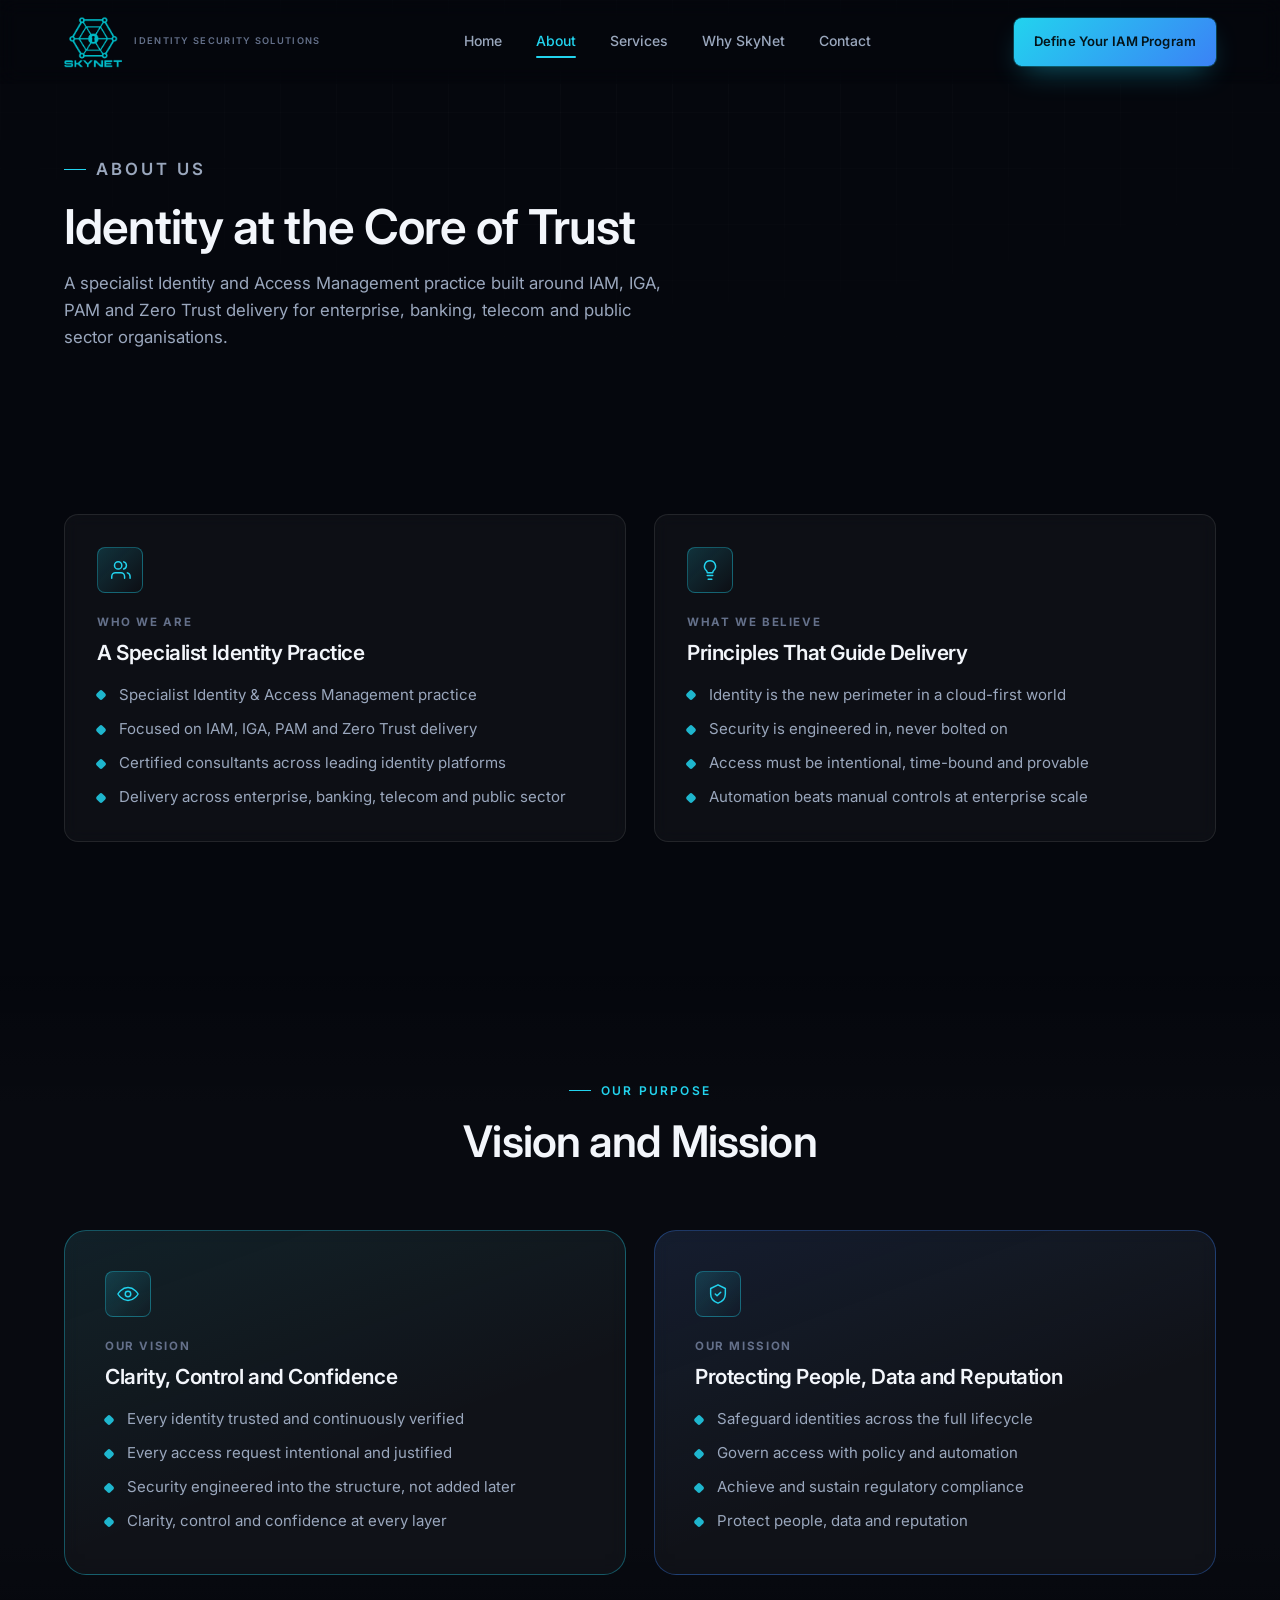
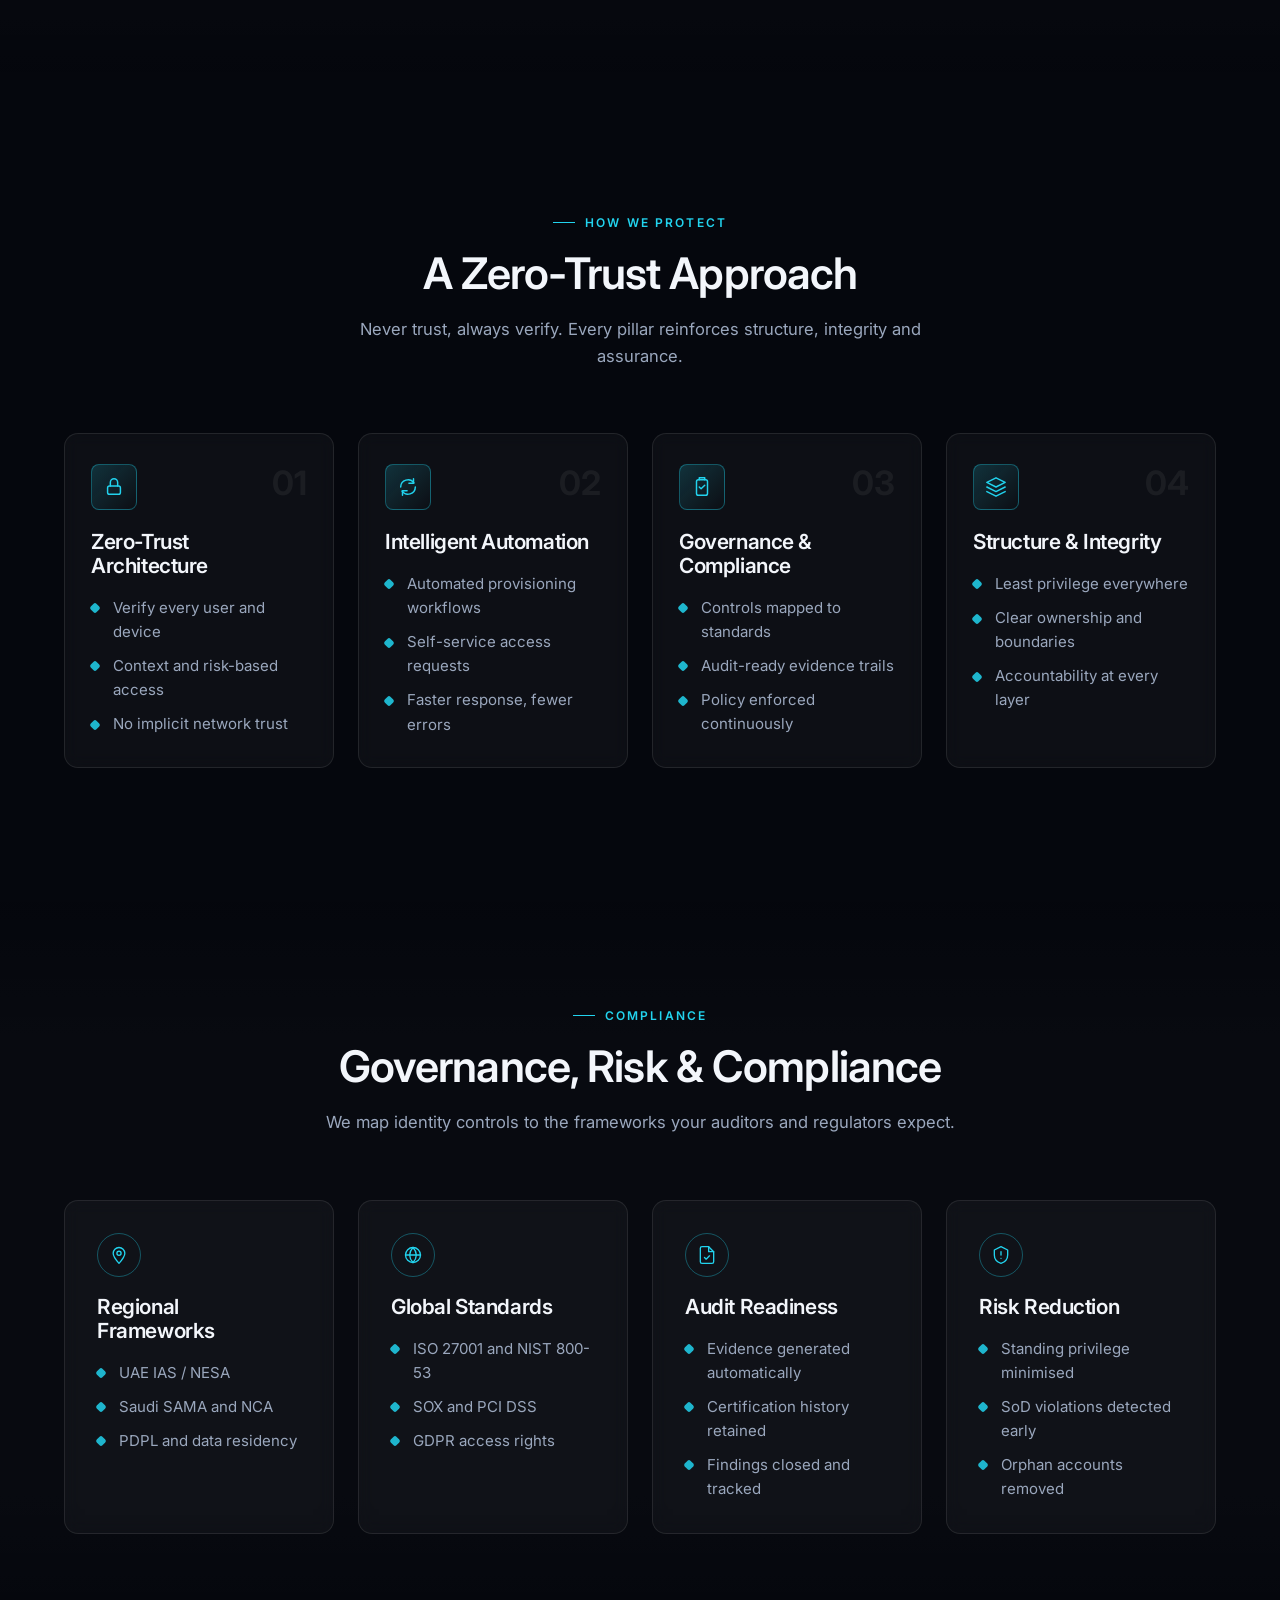
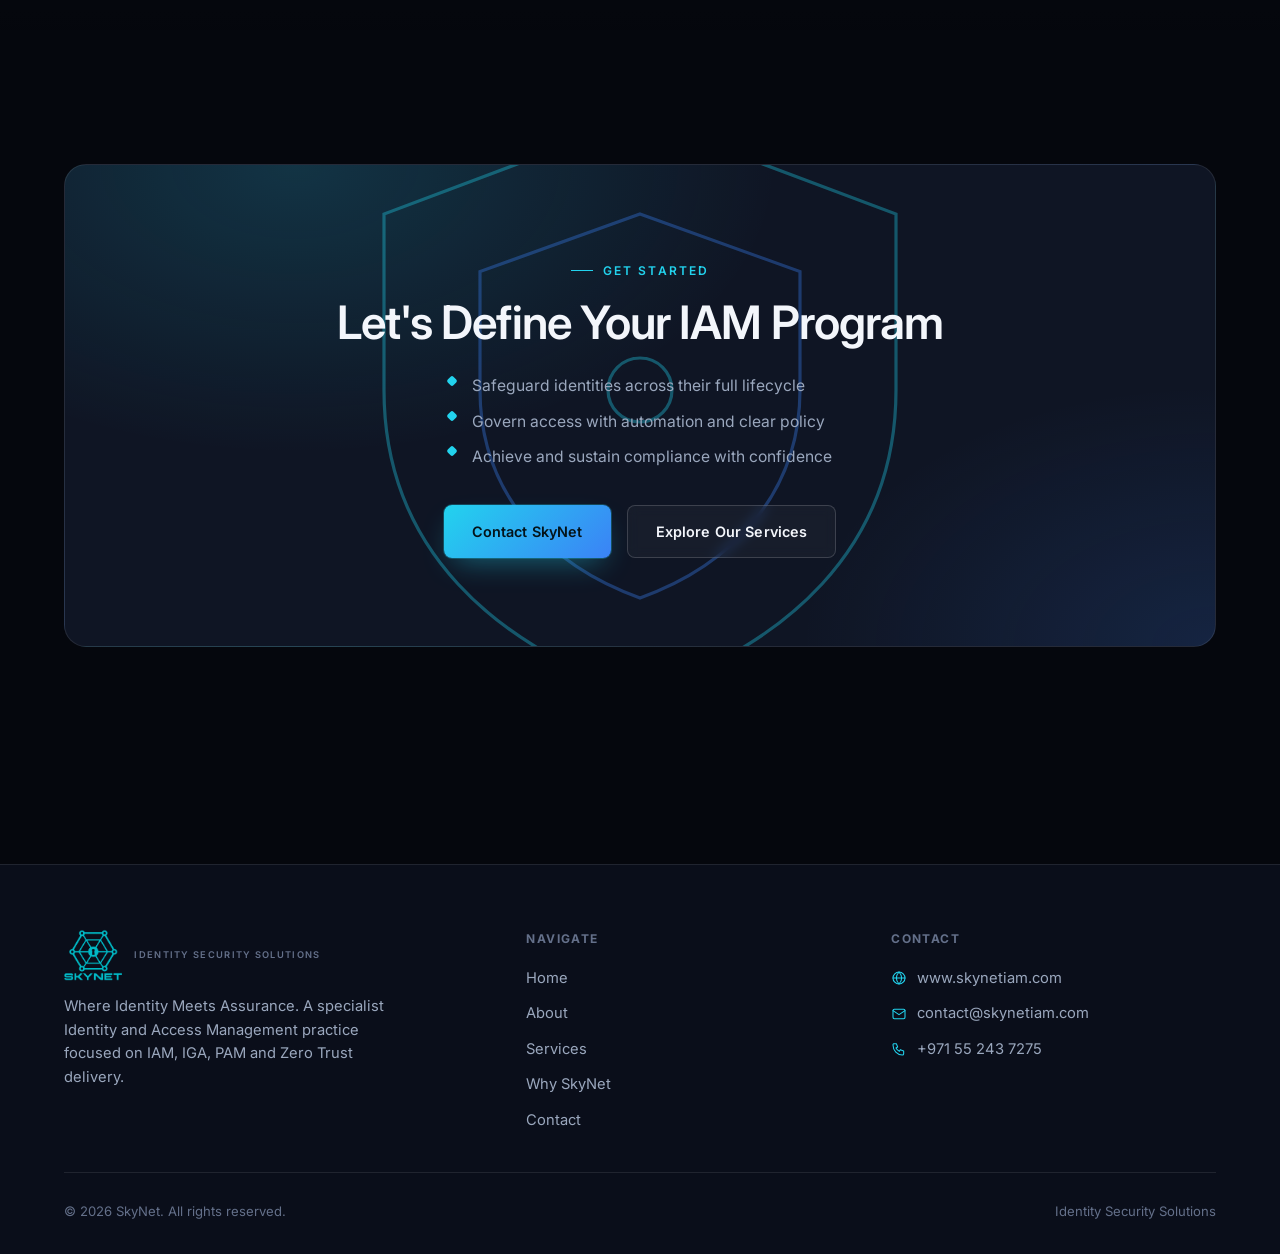
==== about.html @ 5906f2b4 "Add files via upload" ====
<!doctype html>
<html lang="en">
<head>
<meta charset="UTF-8">
<meta name="viewport" content="width=device-width, initial-scale=1, viewport-fit=cover">
<title>About SkyNet | Identity, Vision, Zero Trust and Compliance</title>
<meta name="description" content="SkyNet is a specialist Identity and Access Management practice focused on IAM, IGA, PAM and Zero Trust delivery across enterprise, banking, telecom and public sector.">
<meta name="keywords" content="IAM, Identity Security, Identity and Access Management, Zero Trust, Governance, Risk, Compliance, IGA, PAM">
<meta name="theme-color" content="#05070d">
<link rel="canonical" href="https://www.skynetiam.com/about.html">
<meta property="og:type" content="website">
<meta property="og:title" content="About SkyNet - Identity Security Solutions">
<meta property="og:description" content="Identity at the core of trust: who we are, what we believe, our vision, mission, Zero Trust approach and compliance mapping.">
<meta property="og:url" content="https://www.skynetiam.com/about.html">
<meta name="twitter:card" content="summary">
<link rel="icon" type="image/png" href="logo.png">
<link rel="preconnect" href="https://fonts.googleapis.com">
<link rel="preconnect" href="https://fonts.gstatic.com" crossorigin>
<link href="https://fonts.googleapis.com/css2?family=Inter:wght@400;500;600;700;800&display=swap" rel="stylesheet">
<link rel="stylesheet" href="styles.css">
</head>
<body>
<a class="skip-link" href="#main">Skip to main content</a>

<header class="navbar">
  <div class="container">
    <a class="brand" href="index.html" aria-label="SkyNet home">
      <img src="logo.png" alt="" class="brand-logo">
      <span class="brand-sub">Identity Security Solutions</span>
    </a>

    <nav class="nav-links" aria-label="Primary">
      <a href="index.html">Home</a>
      <a href="about.html">About</a>
      <a href="services.html">Services</a>
      <a href="why-skynet.html">Why SkyNet</a>
      <a href="contact.html">Contact</a>
    </nav>

    <div class="nav-cta">
      <a href="contact.html" class="btn btn-primary">Define Your IAM Program</a>
    </div>

    <button class="nav-toggle" aria-label="Toggle navigation menu" aria-expanded="false" aria-controls="mobile-panel">
      <span></span><span></span><span></span>
    </button>
  </div>
</header>

<div class="mobile-panel" id="mobile-panel">
  <a href="index.html">Home</a>
  <a href="about.html">About</a>
  <a href="services.html">Services</a>
  <a href="why-skynet.html">Why SkyNet</a>
  <a href="contact.html">Contact</a>
  <a href="contact.html" class="btn btn-primary btn-block">Define Your IAM Program</a>
</div>

<main id="main">

  <div class="page-hero container reveal">
    <p class="eyebrow">About Us</p>
    <h1>Identity at the Core of Trust</h1>
    <p>A specialist Identity and Access Management practice built around IAM, IGA, PAM and Zero Trust delivery for enterprise, banking, telecom and public sector organisations.</p>
  </div>

  <!-- ABOUT US -->
  <section class="section" id="about">
    <div class="container">
      <div class="split-layout">
        <div class="card who-card reveal">
          <div class="card-icon">
            <svg viewBox="0 0 24 24" fill="none" stroke="currentColor" stroke-width="1.6" stroke-linecap="round" stroke-linejoin="round"><path d="M17 21v-2a4 4 0 0 0-4-4H7a4 4 0 0 0-4 4v2"/><circle cx="10" cy="7" r="4"/><path d="M23 21v-2a4 4 0 0 0-3-3.87"/><path d="M16 3.13a4 4 0 0 1 0 7.75"/></svg>
          </div>
          <p class="card-kicker">Who We Are</p>
          <h2 class="card-title">A Specialist Identity Practice</h2>
          <ul class="card-list">
            <li>Specialist Identity &amp; Access Management practice</li>
            <li>Focused on IAM, IGA, PAM and Zero Trust delivery</li>
            <li>Certified consultants across leading identity platforms</li>
            <li>Delivery across enterprise, banking, telecom and public sector</li>
          </ul>
        </div>

        <div class="card belief-card reveal reveal-delay-1">
          <div class="card-icon">
            <svg viewBox="0 0 24 24" fill="none" stroke="currentColor" stroke-width="1.6" stroke-linecap="round" stroke-linejoin="round"><path d="M9 18h6"/><path d="M10 22h4"/><path d="M12 2a6 6 0 0 0-4 10.5c.6.6 1 1.4 1 2.5h6c0-1.1.4-1.9 1-2.5A6 6 0 0 0 12 2z"/></svg>
          </div>
          <p class="card-kicker">What We Believe</p>
          <h2 class="card-title">Principles That Guide Delivery</h2>
          <ul class="card-list">
            <li>Identity is the new perimeter in a cloud-first world</li>
            <li>Security is engineered in, never bolted on</li>
            <li>Access must be intentional, time-bound and provable</li>
            <li>Automation beats manual controls at enterprise scale</li>
          </ul>
        </div>
      </div>
    </div>
  </section>

  <!-- VISION AND MISSION -->
  <section class="section section-alt">
    <div class="container">
      <div class="section-header center reveal">
        <p class="eyebrow" style="justify-content:center;">Our Purpose</p>
        <h2 class="section-title">Vision and Mission</h2>
      </div>

      <div class="vm-grid">
        <div class="card vm-card vision reveal">
          <div class="card-icon">
            <svg viewBox="0 0 24 24" fill="none" stroke="currentColor" stroke-width="1.6" stroke-linecap="round" stroke-linejoin="round"><path d="M1 12s4-7 11-7 11 7 11 7-4 7-11 7-11-7-11-7z"/><circle cx="12" cy="12" r="3"/></svg>
          </div>
          <p class="card-kicker">Our Vision</p>
          <h3 class="card-title">Clarity, Control and Confidence</h3>
          <ul class="card-list">
            <li>Every identity trusted and continuously verified</li>
            <li>Every access request intentional and justified</li>
            <li>Security engineered into the structure, not added later</li>
            <li>Clarity, control and confidence at every layer</li>
          </ul>
        </div>

        <div class="card vm-card mission reveal reveal-delay-1">
          <div class="card-icon">
            <svg viewBox="0 0 24 24" fill="none" stroke="currentColor" stroke-width="1.6" stroke-linecap="round" stroke-linejoin="round"><path d="M12 2l8 4v6c0 5-3.5 8.5-8 10-4.5-1.5-8-5-8-10V6l8-4z"/><path d="M9 12l2 2 4-4"/></svg>
          </div>
          <p class="card-kicker">Our Mission</p>
          <h3 class="card-title">Protecting People, Data and Reputation</h3>
          <ul class="card-list">
            <li>Safeguard identities across the full lifecycle</li>
            <li>Govern access with policy and automation</li>
            <li>Achieve and sustain regulatory compliance</li>
            <li>Protect people, data and reputation</li>
          </ul>
        </div>
      </div>
    </div>
  </section>

  <!-- ZERO TRUST / APPROACH -->
  <section class="section" id="approach">
    <div class="container zt-wrap">
      <div class="section-header center reveal">
        <p class="eyebrow" style="justify-content:center;">How We Protect</p>
        <h2 class="section-title">A Zero-Trust Approach</h2>
        <p class="section-sub">Never trust, always verify. Every pillar reinforces structure, integrity and assurance.</p>
      </div>

      <div class="zt-grid">
        <div class="card zt-card reveal">
          <span class="zt-index" aria-hidden="true">01</span>
          <div class="card-icon">
            <svg viewBox="0 0 24 24" fill="none" stroke="currentColor" stroke-width="1.6" stroke-linecap="round" stroke-linejoin="round"><rect x="5" y="11" width="14" height="9" rx="2"/><path d="M8 11V7a4 4 0 0 1 8 0v4"/></svg>
          </div>
          <h3 class="card-title">Zero-Trust Architecture</h3>
          <ul class="card-list">
            <li>Verify every user and device</li>
            <li>Context and risk-based access</li>
            <li>No implicit network trust</li>
          </ul>
        </div>

        <div class="card zt-card reveal reveal-delay-1">
          <span class="zt-index" aria-hidden="true">02</span>
          <div class="card-icon">
            <svg viewBox="0 0 24 24" fill="none" stroke="currentColor" stroke-width="1.6" stroke-linecap="round" stroke-linejoin="round"><path d="M4 12a8 8 0 0 1 14.5-4.5"/><path d="M20 12a8 8 0 0 1-14.5 4.5"/><path d="M18 3v5h-5"/><path d="M6 21v-5h5"/></svg>
          </div>
          <h3 class="card-title">Intelligent Automation</h3>
          <ul class="card-list">
            <li>Automated provisioning workflows</li>
            <li>Self-service access requests</li>
            <li>Faster response, fewer errors</li>
          </ul>
        </div>

        <div class="card zt-card reveal reveal-delay-2">
          <span class="zt-index" aria-hidden="true">03</span>
          <div class="card-icon">
            <svg viewBox="0 0 24 24" fill="none" stroke="currentColor" stroke-width="1.6" stroke-linecap="round" stroke-linejoin="round"><rect x="6" y="4" width="12" height="17" rx="2"/><path d="M9 4V2h6v2"/><path d="M9 12l2 2 4-4"/></svg>
          </div>
          <h3 class="card-title">Governance &amp; Compliance</h3>
          <ul class="card-list">
            <li>Controls mapped to standards</li>
            <li>Audit-ready evidence trails</li>
            <li>Policy enforced continuously</li>
          </ul>
        </div>

        <div class="card zt-card reveal reveal-delay-3">
          <span class="zt-index" aria-hidden="true">04</span>
          <div class="card-icon">
            <svg viewBox="0 0 24 24" fill="none" stroke="currentColor" stroke-width="1.6" stroke-linecap="round" stroke-linejoin="round"><path d="M12 2 2 7l10 5 10-5-10-5z"/><path d="M2 17l10 5 10-5"/><path d="M2 12l10 5 10-5"/></svg>
          </div>
          <h3 class="card-title">Structure &amp; Integrity</h3>
          <ul class="card-list">
            <li>Least privilege everywhere</li>
            <li>Clear ownership and boundaries</li>
            <li>Accountability at every layer</li>
          </ul>
        </div>
      </div>
    </div>
  </section>

  <!-- COMPLIANCE -->
  <section class="section section-alt" id="compliance">
    <div class="container">
      <div class="section-header center reveal">
        <p class="eyebrow" style="justify-content:center;">Compliance</p>
        <h2 class="section-title">Governance, Risk &amp; Compliance</h2>
        <p class="section-sub">We map identity controls to the frameworks your auditors and regulators expect.</p>
      </div>

      <div class="compliance-grid">
        <div class="card compliance-card reveal">
          <div class="compliance-icon">
            <svg viewBox="0 0 24 24" fill="none" stroke="currentColor" stroke-width="1.6" stroke-linecap="round" stroke-linejoin="round"><path d="M12 22s7-7.5 7-12a7 7 0 0 0-14 0c0 4.5 7 12 7 12z"/><circle cx="12" cy="10" r="2.5"/></svg>
          </div>
          <h3 class="card-title">Regional Frameworks</h3>
          <ul class="card-list">
            <li>UAE IAS / NESA</li>
            <li>Saudi SAMA and NCA</li>
            <li>PDPL and data residency</li>
          </ul>
        </div>

        <div class="card compliance-card reveal reveal-delay-1">
          <div class="compliance-icon">
            <svg viewBox="0 0 24 24" fill="none" stroke="currentColor" stroke-width="1.6" stroke-linecap="round" stroke-linejoin="round"><circle cx="12" cy="12" r="9"/><path d="M3 12h18M12 3c2.5 2.7 4 6 4 9s-1.5 6.3-4 9c-2.5-2.7-4-6-4-9s1.5-6.3 4-9z"/></svg>
          </div>
          <h3 class="card-title">Global Standards</h3>
          <ul class="card-list">
            <li>ISO 27001 and NIST 800-53</li>
            <li>SOX and PCI DSS</li>
            <li>GDPR access rights</li>
          </ul>
        </div>

        <div class="card compliance-card reveal reveal-delay-2">
          <div class="compliance-icon">
            <svg viewBox="0 0 24 24" fill="none" stroke="currentColor" stroke-width="1.6" stroke-linecap="round" stroke-linejoin="round"><path d="M14 2H6a2 2 0 0 0-2 2v16a2 2 0 0 0 2 2h12a2 2 0 0 0 2-2V8z"/><path d="M14 2v6h6"/><path d="M9 15l2 2 4-4"/></svg>
          </div>
          <h3 class="card-title">Audit Readiness</h3>
          <ul class="card-list">
            <li>Evidence generated automatically</li>
            <li>Certification history retained</li>
            <li>Findings closed and tracked</li>
          </ul>
        </div>

        <div class="card compliance-card reveal reveal-delay-3">
          <div class="compliance-icon">
            <svg viewBox="0 0 24 24" fill="none" stroke="currentColor" stroke-width="1.6" stroke-linecap="round" stroke-linejoin="round"><path d="M12 2l8 4v6c0 5-3.5 8.5-8 10-4.5-1.5-8-5-8-10V6l8-4z"/><path d="M12 8v4"/><path d="M12 16h.01"/></svg>
          </div>
          <h3 class="card-title">Risk Reduction</h3>
          <ul class="card-list">
            <li>Standing privilege minimised</li>
            <li>SoD violations detected early</li>
            <li>Orphan accounts removed</li>
          </ul>
        </div>
      </div>
    </div>
  </section>

  <!-- FINAL CTA -->
  <section class="section cta-wrap" aria-labelledby="cta-heading">
    <div class="container">
      <div class="cta-section reveal">
        <svg class="cta-shield" viewBox="0 0 200 200" aria-hidden="true">
          <path d="M100 10 L180 40 V95 C180 145 145 175 100 190 C55 175 20 145 20 95 V40 Z" fill="none" stroke="#22d3ee" stroke-width="1"/>
          <path d="M100 40 L150 58 V95 C150 128 128 150 100 160 C72 150 50 128 50 95 V58 Z" fill="none" stroke="#3b82f6" stroke-width="1"/>
          <circle cx="100" cy="95" r="10" fill="none" stroke="#22d3ee" stroke-width="1"/>
        </svg>
        <div class="cta-content">
          <p class="eyebrow" style="justify-content:center;">Get Started</p>
          <h2 id="cta-heading">Let's Define Your IAM Program</h2>
          <ul class="cta-points">
            <li>Safeguard identities across their full lifecycle</li>
            <li>Govern access with automation and clear policy</li>
            <li>Achieve and sustain compliance with confidence</li>
          </ul>
          <div class="cta-actions">
            <a href="contact.html" class="btn btn-primary">Contact SkyNet</a>
            <a href="services.html" class="btn btn-secondary">Explore Our Services</a>
          </div>
        </div>
      </div>
    </div>
  </section>

</main>

<footer class="site-footer" id="site-footer">
  <div class="container">
    <div class="footer-grid">
      <div class="footer-brand">
        <a class="brand" href="index.html" aria-label="SkyNet home">
          <img src="logo.png" alt="" class="brand-logo">
          <span class="brand-sub">Identity Security Solutions</span>
        </a>
        <p>Where Identity Meets Assurance. A specialist Identity and Access Management practice focused on IAM, IGA, PAM and Zero Trust delivery.</p>
      </div>

      <div>
        <p class="footer-heading">Navigate</p>
        <nav class="footer-nav" aria-label="Footer">
          <a href="index.html">Home</a>
          <a href="about.html">About</a>
          <a href="services.html">Services</a>
          <a href="why-skynet.html">Why SkyNet</a>
          <a href="contact.html">Contact</a>
        </nav>
      </div>

      <div>
        <p class="footer-heading">Contact</p>
        <div class="footer-contact">
          <a href="https://www.skynetiam.com" target="_blank" rel="noopener noreferrer">
            <svg viewBox="0 0 24 24" fill="none" stroke-width="1.6" stroke-linecap="round"><circle cx="12" cy="12" r="9"/><path d="M3 12h18M12 3c2.5 2.7 4 6 4 9s-1.5 6.3-4 9c-2.5-2.7-4-6-4-9s1.5-6.3 4-9z"/></svg>
            www.skynetiam.com
          </a>
          <a href="mailto:contact@skynetiam.com">
            <svg viewBox="0 0 24 24" fill="none" stroke-width="1.6" stroke-linecap="round" stroke-linejoin="round"><rect x="3" y="5" width="18" height="14" rx="2"/><path d="M3 7l9 6 9-6"/></svg>
            contact@skynetiam.com
          </a>
          <a href="tel:+971552437275">
            <svg viewBox="0 0 24 24" fill="none" stroke-width="1.6" stroke-linecap="round" stroke-linejoin="round"><path d="M4 4h4l2 5-2.5 1.5a11 11 0 0 0 5 5L14 13l5 2v4a2 2 0 0 1-2 2C9.5 21 3 14.5 3 6a2 2 0 0 1 1-2z"/></svg>
            +971 55 243 7275
          </a>
        </div>
      </div>
    </div>

    <div class="footer-bottom">
      <p>© <span data-year>2026</span> SkyNet. All rights reserved.</p>
      <p>Identity Security Solutions</p>
    </div>
  </div>
</footer>

<button class="back-to-top" aria-label="Back to top">
  <svg viewBox="0 0 24 24" fill="none" stroke-width="2" stroke-linecap="round" stroke-linejoin="round"><path d="M12 19V5M5 12l7-7 7 7"/></svg>
</button>

<script src="scripts.js"></script>
</body>
</html>
---- styles.css ----
/* ==========================================================================
   SkyNet - Identity Security Solutions
   Design System / Global Stylesheet
   ========================================================================== */

/* ---------- Design Tokens ---------- */
:root {
  /* Backgrounds */
  --bg-primary: #05070d;
  --bg-secondary: #0a0e1a;
  --bg-tertiary: #0d1220;
  --surface: rgba(255, 255, 255, 0.035);
  --surface-strong: rgba(255, 255, 255, 0.06);
  --surface-solid: #0f1524;

  /* Text */
  --text-primary: #f3f6fb;
  --text-secondary: #9aa7bd;
  --text-muted: #64708a;

  /* Accents */
  --accent: #22d3ee;
  --accent-strong: #5eead4;
  --accent-blue: #3b82f6;
  --accent-glow: rgba(34, 211, 238, 0.18);

  /* Borders */
  --border: rgba(255, 255, 255, 0.09);
  --border-strong: rgba(255, 255, 255, 0.16);
  --border-accent: rgba(34, 211, 238, 0.35);

  /* Layout */
  --container: 1200px;
  --container-narrow: 860px;
  --radius-sm: 8px;
  --radius-md: 14px;
  --radius-lg: 22px;
  --nav-height: 84px;
  --nav-height-scrolled: 66px;

  /* Motion */
  --ease: cubic-bezier(0.22, 1, 0.36, 1);
  --dur-fast: 0.2s;
  --dur-base: 0.4s;
  --dur-slow: 0.8s;

  /* Type */
  --font-base: 'Inter', -apple-system, BlinkMacSystemFont, 'Segoe UI', sans-serif;
}

/* ---------- Reset ---------- */
*,
*::before,
*::after {
  box-sizing: border-box;
  margin: 0;
  padding: 0;
}

html {
  scroll-behavior: auto;
  -webkit-text-size-adjust: 100%;
}

body {
  font-family: var(--font-base);
  background: var(--bg-primary);
  color: var(--text-primary);
  line-height: 1.6;
  font-size: 16px;
  overflow-x: hidden;
  -webkit-font-smoothing: antialiased;
  -moz-osx-font-smoothing: grayscale;
}

img,
svg {
  max-width: 100%;
  display: block;
}

a {
  color: inherit;
  text-decoration: none;
}

ul {
  list-style: none;
}

button {
  font-family: inherit;
  cursor: pointer;
  border: none;
  background: none;
  color: inherit;
}

input,
textarea {
  font-family: inherit;
}

h1, h2, h3, h4 {
  font-weight: 600;
  line-height: 1.15;
  letter-spacing: -0.02em;
}

:focus-visible {
  outline: 2px solid var(--accent);
  outline-offset: 3px;
  border-radius: 4px;
}

/* Background texture: fine grid + soft radial glow */
body::before {
  content: "";
  position: fixed;
  inset: 0;
  z-index: -2;
  background-image:
    linear-gradient(to right, rgba(255, 255, 255, 0.025) 1px, transparent 1px),
    linear-gradient(to bottom, rgba(255, 255, 255, 0.025) 1px, transparent 1px);
  background-size: 56px 56px;
  mask-image: radial-gradient(ellipse 100% 60% at 50% 0%, black 0%, transparent 75%);
  -webkit-mask-image: radial-gradient(ellipse 100% 60% at 50% 0%, black 0%, transparent 75%);
}

body::after {
  content: "";
  position: fixed;
  inset: 0;
  z-index: -3;
  background: var(--bg-primary);
}

/* ---------- Layout Helpers ---------- */
.container {
  width: 100%;
  max-width: var(--container);
  margin-inline: auto;
  padding-inline: 24px;
}

.section {
  position: relative;
  padding-block: clamp(64px, 9vw, 128px);
}

.section-tight {
  padding-block: clamp(48px, 6vw, 84px);
}

.section-alt {
  background: linear-gradient(180deg, transparent, rgba(255, 255, 255, 0.015) 20%, rgba(255, 255, 255, 0.015) 80%, transparent);
}

.section-header {
  max-width: var(--container-narrow);
  margin-bottom: clamp(36px, 5vw, 64px);
}

.section-header.center {
  margin-inline: auto;
  text-align: center;
}

.eyebrow {
  display: inline-flex;
  align-items: center;
  gap: 10px;
  font-size: 0.75rem;
  font-weight: 600;
  letter-spacing: 0.18em;
  text-transform: uppercase;
  color: var(--accent);
  margin-bottom: 16px;
}

.eyebrow::before {
  content: "";
  width: 22px;
  height: 1px;
  background: var(--accent);
}

.section-title {
  font-size: clamp(1.9rem, 3.4vw, 2.75rem);
  color: var(--text-primary);
  margin-bottom: 18px;
}

.section-sub {
  color: var(--text-secondary);
  font-size: clamp(1rem, 1.3vw, 1.125rem);
  max-width: 640px;
}

.section-header.center .section-sub {
  margin-inline: auto;
}

/* ---------- Buttons ---------- */
.btn {
  display: inline-flex;
  align-items: center;
  justify-content: center;
  gap: 10px;
  padding: 14px 28px;
  border-radius: var(--radius-sm);
  font-size: 0.9rem;
  font-weight: 600;
  letter-spacing: 0.01em;
  transition: transform var(--dur-fast) var(--ease), box-shadow var(--dur-fast) var(--ease), background var(--dur-fast) var(--ease), border-color var(--dur-fast) var(--ease);
  white-space: nowrap;
  min-height: 48px;
}

.btn-primary {
  background: linear-gradient(135deg, var(--accent), var(--accent-blue));
  color: #04141a;
  box-shadow: 0 0 0 1px rgba(34, 211, 238, 0.25), 0 12px 30px -10px rgba(34, 211, 238, 0.45);
}

.btn-primary:hover {
  transform: translateY(-2px);
  box-shadow: 0 0 0 1px rgba(34, 211, 238, 0.4), 0 18px 40px -12px rgba(34, 211, 238, 0.6);
}

.btn-secondary {
  background: var(--surface);
  color: var(--text-primary);
  border: 1px solid var(--border-strong);
  backdrop-filter: blur(6px);
}

.btn-secondary:hover {
  border-color: var(--border-accent);
  background: var(--surface-strong);
  transform: translateY(-2px);
}

.btn-block {
  width: 100%;
}

.hero-actions,
.cta-actions {
  display: flex;
  flex-wrap: wrap;
  gap: 16px;
}

/* ---------- Badges ---------- */
.badge {
  display: inline-flex;
  align-items: center;
  gap: 8px;
  padding: 6px 14px;
  border-radius: 999px;
  border: 1px solid var(--border);
  background: var(--surface);
  font-size: 0.75rem;
  color: var(--text-secondary);
  letter-spacing: 0.03em;
}

/* ---------- Grid ---------- */
.grid {
  display: grid;
  gap: 24px;
}

.grid-2 { grid-template-columns: repeat(2, 1fr); }
.grid-3 { grid-template-columns: repeat(3, 1fr); }
.grid-4 { grid-template-columns: repeat(4, 1fr); }
.grid-6 { grid-template-columns: repeat(6, 1fr); }

/* ---------- Card ---------- */
.card {
  position: relative;
  background: var(--surface);
  border: 1px solid var(--border);
  border-radius: var(--radius-md);
  padding: 32px;
  backdrop-filter: blur(8px);
  transition: transform var(--dur-base) var(--ease), border-color var(--dur-base) var(--ease), background var(--dur-base) var(--ease), box-shadow var(--dur-base) var(--ease);
}

.card:hover {
  transform: translateY(-4px);
  border-color: var(--border-accent);
  background: var(--surface-strong);
  box-shadow: 0 20px 50px -24px rgba(34, 211, 238, 0.35);
}

.card-list {
  margin-top: 18px;
  display: flex;
  flex-direction: column;
  gap: 10px;
}

.card-list li {
  position: relative;
  padding-left: 22px;
  color: var(--text-secondary);
  font-size: 0.94rem;
}

.card-list li::before {
  content: "";
  position: absolute;
  left: 0;
  top: 0.55em;
  width: 8px;
  height: 8px;
  border-radius: 2px;
  background: var(--accent);
  transform: rotate(45deg);
  opacity: 0.85;
}

/* ---------- Reveal Animation ---------- */
.reveal {
  opacity: 0;
  transform: translateY(28px);
  transition: opacity 0.7s var(--ease), transform 0.7s var(--ease);
}

.reveal.is-visible {
  opacity: 1;
  transform: translateY(0);
}

.reveal-delay-1 { transition-delay: 0.08s; }
.reveal-delay-2 { transition-delay: 0.16s; }
.reveal-delay-3 { transition-delay: 0.24s; }
.reveal-delay-4 { transition-delay: 0.32s; }
.reveal-delay-5 { transition-delay: 0.4s; }

/* ==========================================================================
   Navigation
   ========================================================================== */
.navbar {
  position: fixed;
  top: 0;
  left: 0;
  right: 0;
  z-index: 1000;
  height: var(--nav-height);
  display: flex;
  align-items: center;
  background: rgba(5, 7, 13, 0.35);
  border-bottom: 1px solid transparent;
  backdrop-filter: blur(10px);
  transition: height var(--dur-base) var(--ease), background var(--dur-base) var(--ease), border-color var(--dur-base) var(--ease);
}

.navbar.is-scrolled {
  height: var(--nav-height-scrolled);
  background: rgba(5, 7, 13, 0.82);
  border-bottom-color: var(--border);
  box-shadow: 0 12px 30px -18px rgba(0, 0, 0, 0.7);
}

.navbar .container {
  display: flex;
  align-items: center;
  justify-content: space-between;
  gap: 24px;
}

.brand {
  display: flex;
  align-items: center;
  gap: 12px;
}

.brand-logo {
  height: 52px;
  width: auto;
  display: block;
  transition: height var(--dur-base) var(--ease);
}

.navbar.is-scrolled .brand-logo {
  height: 40px;
}

.brand-sub {
  font-size: 0.58rem;
  font-weight: 600;
  letter-spacing: 0.14em;
  color: var(--text-muted);
  text-transform: uppercase;
}

.nav-links {
  display: flex;
  align-items: center;
  gap: 6px;
}

.nav-links a {
  position: relative;
  padding: 10px 14px;
  font-size: 0.875rem;
  font-weight: 500;
  color: var(--text-secondary);
  border-radius: var(--radius-sm);
  transition: color var(--dur-fast) var(--ease), background var(--dur-fast) var(--ease);
}

.nav-links a:hover {
  color: var(--text-primary);
  background: var(--surface);
}

.nav-links a[aria-current="page"],
.nav-links a.is-active {
  color: var(--accent);
}

.nav-links a[aria-current="page"]::after,
.nav-links a.is-active::after {
  content: "";
  position: absolute;
  left: 14px;
  right: 14px;
  bottom: 5px;
  height: 2px;
  background: var(--accent);
  border-radius: 2px;
}

.nav-cta {
  display: flex;
  align-items: center;
  gap: 14px;
}

.nav-cta .btn {
  padding: 11px 20px;
  font-size: 0.82rem;
}

.nav-toggle {
  display: none;
  flex-direction: column;
  justify-content: center;
  align-items: center;
  gap: 5px;
  width: 44px;
  height: 44px;
  border-radius: var(--radius-sm);
  border: 1px solid var(--border);
  background: var(--surface);
}

.nav-toggle span {
  display: block;
  width: 20px;
  height: 2px;
  background: var(--text-primary);
  border-radius: 2px;
  transition: transform var(--dur-fast) var(--ease), opacity var(--dur-fast) var(--ease);
}

.nav-toggle[aria-expanded="true"] span:nth-child(1) {
  transform: translateY(7px) rotate(45deg);
}

.nav-toggle[aria-expanded="true"] span:nth-child(2) {
  opacity: 0;
}

.nav-toggle[aria-expanded="true"] span:nth-child(3) {
  transform: translateY(-7px) rotate(-45deg);
}

.mobile-panel {
  position: fixed;
  inset: var(--nav-height) 0 0 0;
  background: rgba(5, 7, 13, 0.98);
  backdrop-filter: blur(14px);
  z-index: 999;
  display: flex;
  flex-direction: column;
  padding: 28px 24px;
  gap: 8px;
  transform: translateY(-12px);
  opacity: 0;
  pointer-events: none;
  transition: opacity var(--dur-base) var(--ease), transform var(--dur-base) var(--ease);
  overflow-y: auto;
}

.mobile-panel.is-open {
  opacity: 1;
  transform: translateY(0);
  pointer-events: auto;
}

.mobile-panel a {
  font-size: 1.1rem;
  font-weight: 500;
  padding: 14px 6px;
  border-bottom: 1px solid var(--border);
  color: var(--text-secondary);
}

.mobile-panel a.is-active {
  color: var(--accent);
}

.mobile-panel .btn {
  margin-top: 18px;
}

/* ==========================================================================
   Hero
   ========================================================================== */
.hero {
  position: relative;
  padding-top: calc(var(--nav-height) + clamp(48px, 8vw, 96px));
  padding-bottom: clamp(64px, 8vw, 112px);
  min-height: 92vh;
  display: flex;
  align-items: center;
  overflow: hidden;
}

.hero .container {
  display: grid;
  grid-template-columns: 1.05fr 0.95fr;
  gap: clamp(32px, 6vw, 72px);
  align-items: center;
}

.hero-copy h1 {
  font-size: clamp(2.4rem, 5.2vw, 4.1rem);
  margin-bottom: 20px;
  background: linear-gradient(135deg, #ffffff 30%, #b7c3d6 100%);
  -webkit-background-clip: text;
  background-clip: text;
  color: transparent;
}

.hero-tagline {
  font-size: clamp(1.05rem, 1.6vw, 1.35rem);
  color: var(--accent-strong);
  font-weight: 600;
  margin-bottom: 18px;
  letter-spacing: 0.01em;
}

.hero-copy p.lede {
  color: var(--text-secondary);
  font-size: clamp(1rem, 1.2vw, 1.125rem);
  max-width: 560px;
  margin-bottom: 36px;
}

.hero-visual {
  position: relative;
  aspect-ratio: 1 / 1;
  max-width: 520px;
  margin-inline: auto;
}

.orbit-svg {
  width: 100%;
  height: 100%;
}

.orbit-ring {
  fill: none;
  stroke: rgba(148, 163, 184, 0.18);
  stroke-width: 1;
}

.orbit-ring-accent {
  fill: none;
  stroke: url(#skynet-gradient);
  stroke-width: 1.4;
  stroke-dasharray: 4 10;
  animation: spin 40s linear infinite;
  transform-origin: center;
}

.orbit-ring-accent.reverse {
  animation-direction: reverse;
  animation-duration: 60s;
}

.orbit-node {
  fill: var(--bg-tertiary);
  stroke: var(--accent);
  stroke-width: 1.5;
}

.orbit-node-core {
  fill: var(--accent);
  filter: drop-shadow(0 0 12px var(--accent));
}

.orbit-link {
  stroke: rgba(34, 211, 238, 0.35);
  stroke-width: 1;
}

.orbit-pulse {
  animation: pulse-node 3.2s var(--ease) infinite;
  transform-origin: center;
}

@keyframes spin {
  from { transform: rotate(0deg); }
  to { transform: rotate(360deg); }
}

@keyframes pulse-node {
  0%, 100% { opacity: 0.55; transform: scale(1); }
  50% { opacity: 1; transform: scale(1.25); }
}

.hero-stats-row {
  display: flex;
  flex-wrap: wrap;
  gap: 14px;
  margin-top: 40px;
}

/* ==========================================================================
   About
   ========================================================================== */
.split-layout {
  display: grid;
  grid-template-columns: 1fr 1fr;
  gap: 28px;
}

.belief-card,
.who-card {
  height: 100%;
}

.card-icon {
  width: 46px;
  height: 46px;
  border-radius: var(--radius-sm);
  background: linear-gradient(135deg, var(--accent-glow), transparent);
  border: 1px solid var(--border-accent);
  display: flex;
  align-items: center;
  justify-content: center;
  margin-bottom: 20px;
}

.card-icon svg {
  width: 22px;
  height: 22px;
  stroke: var(--accent);
}

.card-title {
  font-size: 1.3rem;
  margin-bottom: 6px;
}

.card-kicker {
  font-size: 0.72rem;
  font-weight: 700;
  letter-spacing: 0.14em;
  text-transform: uppercase;
  color: var(--text-muted);
  margin-bottom: 10px;
}

/* Vision & Mission */
.vm-grid {
  display: grid;
  grid-template-columns: 1fr 1fr;
  gap: 28px;
}

.vm-card {
  padding: 40px;
  border-radius: var(--radius-lg);
}

.vm-card.vision {
  background: linear-gradient(160deg, rgba(34, 211, 238, 0.08), transparent 60%), var(--surface);
  border: 1px solid var(--border-accent);
}

.vm-card.mission {
  background: linear-gradient(160deg, rgba(59, 130, 246, 0.1), transparent 60%), var(--surface);
  border: 1px solid rgba(59, 130, 246, 0.35);
}

/* ==========================================================================
   Services
   ========================================================================== */
.service-card {
  display: flex;
  flex-direction: column;
  gap: 18px;
  overflow: hidden;
}

.service-top {
  display: flex;
  align-items: flex-start;
  justify-content: space-between;
}

.service-number {
  font-size: 0.78rem;
  font-weight: 700;
  color: var(--text-muted);
  letter-spacing: 0.08em;
}

.service-icon {
  width: 50px;
  height: 50px;
  border-radius: var(--radius-sm);
  background: var(--surface-solid);
  border: 1px solid var(--border);
  display: flex;
  align-items: center;
  justify-content: center;
  transition: border-color var(--dur-base) var(--ease), background var(--dur-base) var(--ease), transform var(--dur-base) var(--ease);
}

.service-icon svg {
  width: 24px;
  height: 24px;
  stroke: var(--accent);
}

.service-card:hover .service-icon {
  border-color: var(--border-accent);
  background: var(--accent-glow);
  transform: scale(1.06);
}

.service-card h3 {
  font-size: 1.2rem;
  line-height: 1.3;
}

.service-tag {
  color: var(--text-muted);
  font-size: 0.88rem;
}

.service-footer {
  margin-top: auto;
  display: flex;
  align-items: center;
  justify-content: space-between;
  padding-top: 16px;
  border-top: 1px solid var(--border);
}

.service-footer span {
  font-size: 0.8rem;
  font-weight: 600;
  color: var(--accent);
  letter-spacing: 0.02em;
}

.service-arrow {
  width: 30px;
  height: 30px;
  border-radius: 50%;
  border: 1px solid var(--border-accent);
  display: flex;
  align-items: center;
  justify-content: center;
  transition: transform var(--dur-base) var(--ease), background var(--dur-base) var(--ease);
}

.service-arrow svg {
  width: 14px;
  height: 14px;
  stroke: var(--accent);
}

.service-card:hover .service-arrow {
  transform: translateX(4px);
  background: var(--accent-glow);
}

.service-accent-line {
  position: absolute;
  top: 0;
  left: 0;
  right: 0;
  height: 2px;
  background: linear-gradient(90deg, var(--accent), transparent);
  transform: scaleX(0);
  transform-origin: left;
  transition: transform var(--dur-base) var(--ease);
}

.service-card:hover .service-accent-line {
  transform: scaleX(1);
}

.capability-banner {
  margin-top: 48px;
  display: flex;
  align-items: center;
  gap: 20px;
  padding: 24px 30px;
  border-radius: var(--radius-md);
  border: 1px dashed var(--border-accent);
  background: linear-gradient(90deg, var(--accent-glow), transparent);
  flex-wrap: wrap;
}

.capability-banner strong {
  color: var(--text-primary);
  font-size: 1.05rem;
}

.capability-banner p {
  color: var(--text-secondary);
  font-size: 0.92rem;
}

/* ==========================================================================
   Engagement Model
   ========================================================================== */
.engagement-track {
  position: relative;
  display: grid;
  grid-template-columns: repeat(4, 1fr);
  gap: 24px;
}

.engagement-track::before {
  content: "";
  position: absolute;
  top: 46px;
  left: 6%;
  right: 6%;
  height: 1px;
  background: linear-gradient(90deg, transparent, var(--border-accent) 15%, var(--border-accent) 85%, transparent);
}

.stage-card {
  position: relative;
  background: var(--surface);
  border: 1px solid var(--border);
  border-radius: var(--radius-md);
  padding: 28px 24px;
}

.stage-index {
  width: 44px;
  height: 44px;
  border-radius: 50%;
  background: var(--bg-tertiary);
  border: 1px solid var(--border-accent);
  color: var(--accent);
  font-weight: 700;
  font-size: 0.95rem;
  display: flex;
  align-items: center;
  justify-content: center;
  margin-bottom: 20px;
  position: relative;
  z-index: 2;
  box-shadow: 0 0 0 6px var(--bg-primary);
}

.stage-card h3 {
  font-size: 1.08rem;
  margin-bottom: 14px;
}

/* ==========================================================================
   Zero Trust
   ========================================================================== */
.zt-wrap {
  position: relative;
}

.zt-grid {
  display: grid;
  grid-template-columns: repeat(4, 1fr);
  gap: 24px;
  position: relative;
  z-index: 1;
}

.zt-card {
  position: relative;
  padding: 30px 26px;
}

.zt-index {
  position: absolute;
  top: 22px;
  right: 26px;
  font-size: 2.1rem;
  font-weight: 700;
  color: rgba(255, 255, 255, 0.06);
}

/* ==========================================================================
   Compliance
   ========================================================================== */
.compliance-grid {
  display: grid;
  grid-template-columns: repeat(4, 1fr);
  gap: 24px;
}

.compliance-card {
  position: relative;
  overflow: hidden;
}

.compliance-card::after {
  content: "";
  position: absolute;
  inset: 0;
  background: linear-gradient(180deg, transparent, var(--accent-glow) 50%, transparent);
  transform: translateY(-100%);
  opacity: 0;
  pointer-events: none;
  transition: transform 1.4s var(--ease), opacity 0.4s var(--ease);
}

.compliance-card:hover::after {
  transform: translateY(100%);
  opacity: 1;
}

.compliance-icon {
  width: 44px;
  height: 44px;
  border-radius: 50%;
  border: 1px solid var(--border-accent);
  display: flex;
  align-items: center;
  justify-content: center;
  margin-bottom: 18px;
}

.compliance-icon svg {
  width: 20px;
  height: 20px;
  stroke: var(--accent);
}

/* ==========================================================================
   Why SkyNet
   ========================================================================== */
.why-grid {
  display: grid;
  grid-template-columns: repeat(2, 1fr);
  gap: 24px;
}

.why-card {
  display: flex;
  gap: 22px;
  padding: 34px;
}

.why-card .card-icon {
  flex-shrink: 0;
  margin-bottom: 0;
}

/* ==========================================================================
   Final CTA
   ========================================================================== */
.cta-section {
  position: relative;
  overflow: hidden;
  border-radius: var(--radius-lg);
  margin-inline: 24px;
  max-width: calc(var(--container) + 48px);
  margin-inline: auto;
  padding: clamp(48px, 7vw, 88px) clamp(24px, 6vw, 72px);
  background:
    radial-gradient(ellipse 70% 100% at 20% 0%, rgba(34, 211, 238, 0.16), transparent 60%),
    radial-gradient(ellipse 60% 90% at 100% 100%, rgba(59, 130, 246, 0.14), transparent 60%),
    var(--surface-solid);
  border: 1px solid var(--border);
  text-align: center;
}

.cta-shield {
  position: absolute;
  top: 50%;
  left: 50%;
  transform: translate(-50%, -50%);
  width: 640px;
  height: 640px;
  opacity: 0.35;
  pointer-events: none;
}

.cta-content {
  position: relative;
  z-index: 1;
  max-width: 720px;
  margin-inline: auto;
}

.cta-content h2 {
  font-size: clamp(1.9rem, 3.6vw, 2.9rem);
  margin-bottom: 24px;
}

.cta-points {
  display: flex;
  flex-direction: column;
  gap: 10px;
  align-items: flex-start;
  width: fit-content;
  margin-inline: auto;
  margin-bottom: 36px;
  color: var(--text-secondary);
}

.cta-points li {
  position: relative;
  padding-left: 24px;
  font-size: 0.98rem;
}

.cta-points li::before {
  content: "";
  position: absolute;
  left: 0;
  top: 0.5em;
  width: 8px;
  height: 8px;
  background: var(--accent);
  border-radius: 2px;
  transform: translateY(-50%) rotate(45deg);
}

.cta-actions {
  justify-content: center;
}

/* ==========================================================================
   Footer
   ========================================================================== */
.site-footer {
  border-top: 1px solid var(--border);
  padding-block: 64px 32px;
  background: var(--bg-secondary);
  margin-top: clamp(64px, 8vw, 112px);
}

.footer-grid {
  display: grid;
  grid-template-columns: 1.3fr 1fr 1fr;
  gap: 40px;
  padding-bottom: 40px;
  border-bottom: 1px solid var(--border);
}

.footer-brand .brand {
  margin-bottom: 14px;
}

.footer-brand p {
  color: var(--text-secondary);
  max-width: 320px;
  font-size: 0.92rem;
}

.footer-heading {
  font-size: 0.75rem;
  font-weight: 700;
  letter-spacing: 0.12em;
  text-transform: uppercase;
  color: var(--text-muted);
  margin-bottom: 18px;
}

.footer-nav {
  display: flex;
  flex-direction: column;
  gap: 12px;
}

.footer-nav a {
  color: var(--text-secondary);
  font-size: 0.92rem;
  transition: color var(--dur-fast) var(--ease);
}

.footer-nav a:hover {
  color: var(--accent);
}

.footer-contact {
  display: flex;
  flex-direction: column;
  gap: 12px;
}

.footer-contact a {
  color: var(--text-secondary);
  font-size: 0.92rem;
  display: flex;
  align-items: center;
  gap: 10px;
  transition: color var(--dur-fast) var(--ease);
}

.footer-contact a:hover {
  color: var(--accent);
}

.footer-contact svg {
  width: 16px;
  height: 16px;
  stroke: var(--accent);
  flex-shrink: 0;
}

.footer-bottom {
  display: flex;
  align-items: center;
  justify-content: space-between;
  flex-wrap: wrap;
  gap: 14px;
  padding-top: 28px;
  font-size: 0.82rem;
  color: var(--text-muted);
}

/* ---------- Back to top ---------- */
.back-to-top {
  position: fixed;
  right: 24px;
  bottom: 24px;
  width: 48px;
  height: 48px;
  border-radius: 50%;
  background: var(--surface-solid);
  border: 1px solid var(--border-accent);
  display: flex;
  align-items: center;
  justify-content: center;
  z-index: 900;
  opacity: 0;
  visibility: hidden;
  transform: translateY(12px);
  transition: opacity var(--dur-base) var(--ease), transform var(--dur-base) var(--ease), visibility var(--dur-base);
  box-shadow: 0 12px 30px -14px rgba(0, 0, 0, 0.7);
}

.back-to-top.is-visible {
  opacity: 1;
  visibility: visible;
  transform: translateY(0);
}

.back-to-top svg {
  width: 18px;
  height: 18px;
  stroke: var(--accent);
}

/* ---------- Contact page ---------- */
.contact-card {
  max-width: 560px;
  margin-inline: auto;
  padding: clamp(36px, 5vw, 56px);
  text-align: center;
}

.contact-card .brand {
  flex-direction: column;
  justify-content: center;
  gap: 16px;
  margin-bottom: 22px;
}

.contact-card .brand-logo {
  height: 96px;
  margin-inline: auto;
}

.contact-card .footer-contact {
  margin-top: 28px;
  gap: 16px;
}

.contact-card .footer-contact a {
  justify-content: center;
  font-size: 1.05rem;
  padding: 14px 18px;
  border: 1px solid var(--border);
  border-radius: var(--radius-sm);
  background: var(--surface);
  transition: border-color var(--dur-fast) var(--ease), background var(--dur-fast) var(--ease), transform var(--dur-fast) var(--ease);
}

.contact-card .footer-contact a:hover {
  border-color: var(--border-accent);
  background: var(--surface-strong);
  transform: translateY(-2px);
  color: var(--accent);
}

/* ---------- Page hero (sub pages) ---------- */
.page-hero {
  padding-top: calc(var(--nav-height) + 56px);
  padding-bottom: 48px;
}

.page-hero .eyebrow {
  margin-bottom: 16px;
}

.page-hero h1 {
  font-size: clamp(2rem, 4vw, 3rem);
  max-width: 760px;
}

.page-hero p {
  color: var(--text-secondary);
  max-width: 620px;
  margin-top: 16px;
  font-size: 1.05rem;
}

.skip-link {
  position: absolute;
  left: -9999px;
  top: 0;
  z-index: 2000;
  background: var(--accent);
  color: #04141a;
  padding: 12px 18px;
  border-radius: var(--radius-sm);
  font-weight: 600;
}

.skip-link:focus {
  left: 16px;
  top: 16px;
}

/* ==========================================================================
   Responsive
   ========================================================================== */
@media (max-width: 1080px) {
  .grid-4 { grid-template-columns: repeat(2, 1fr); }
  .engagement-track { grid-template-columns: repeat(2, 1fr); }
  .engagement-track::before { display: none; }
  .zt-grid { grid-template-columns: repeat(2, 1fr); }
  .compliance-grid { grid-template-columns: repeat(2, 1fr); }
  .hero .container {
    grid-template-columns: 1fr;
  }
  .hero-visual {
    order: -1;
    max-width: 360px;
  }
  .hero-copy p.lede {
    max-width: 100%;
  }
}

@media (max-width: 900px) {
  .nav-links,
  .nav-cta,
  .hero-primary-cta {
    display: none;
  }

  .nav-toggle {
    display: flex;
  }

  .split-layout,
  .vm-grid,
  .why-grid {
    grid-template-columns: 1fr;
  }

  .footer-grid {
    grid-template-columns: 1fr;
    gap: 32px;
  }
}

@media (max-width: 640px) {
  :root {
    --nav-height: 72px;
    --nav-height-scrolled: 60px;
  }

  .brand-logo {
    height: 40px;
  }

  .navbar.is-scrolled .brand-logo {
    height: 34px;
  }

  .container {
    padding-inline: 18px;
  }

  .grid-3,
  .grid-4 {
    grid-template-columns: 1fr;
  }

  .engagement-track {
    grid-template-columns: 1fr;
    gap: 20px;
  }

  .engagement-track::before {
    display: none;
  }

  .zt-grid,
  .compliance-grid {
    grid-template-columns: 1fr;
  }

  .hero {
    min-height: unset;
    text-align: left;
  }

  .hero-actions,
  .cta-actions {
    flex-direction: column;
    align-items: stretch;
  }

  .hero-actions .btn,
  .cta-actions .btn {
    width: 100%;
  }

  .cta-points {
    align-items: flex-start;
    text-align: left;
  }

  .why-card {
    flex-direction: column;
  }

  .footer-bottom {
    flex-direction: column;
    align-items: flex-start;
  }

  .back-to-top {
    right: 16px;
    bottom: 16px;
    width: 44px;
    height: 44px;
  }
}

/* ---------- Reduced Motion ---------- */
@media (prefers-reduced-motion: reduce) {
  *,
  *::before,
  *::after {
    animation-duration: 0.001ms !important;
    animation-iteration-count: 1 !important;
    transition-duration: 0.001ms !important;
    scroll-behavior: auto !important;
  }

  .reveal {
    opacity: 1;
    transform: none;
  }
}
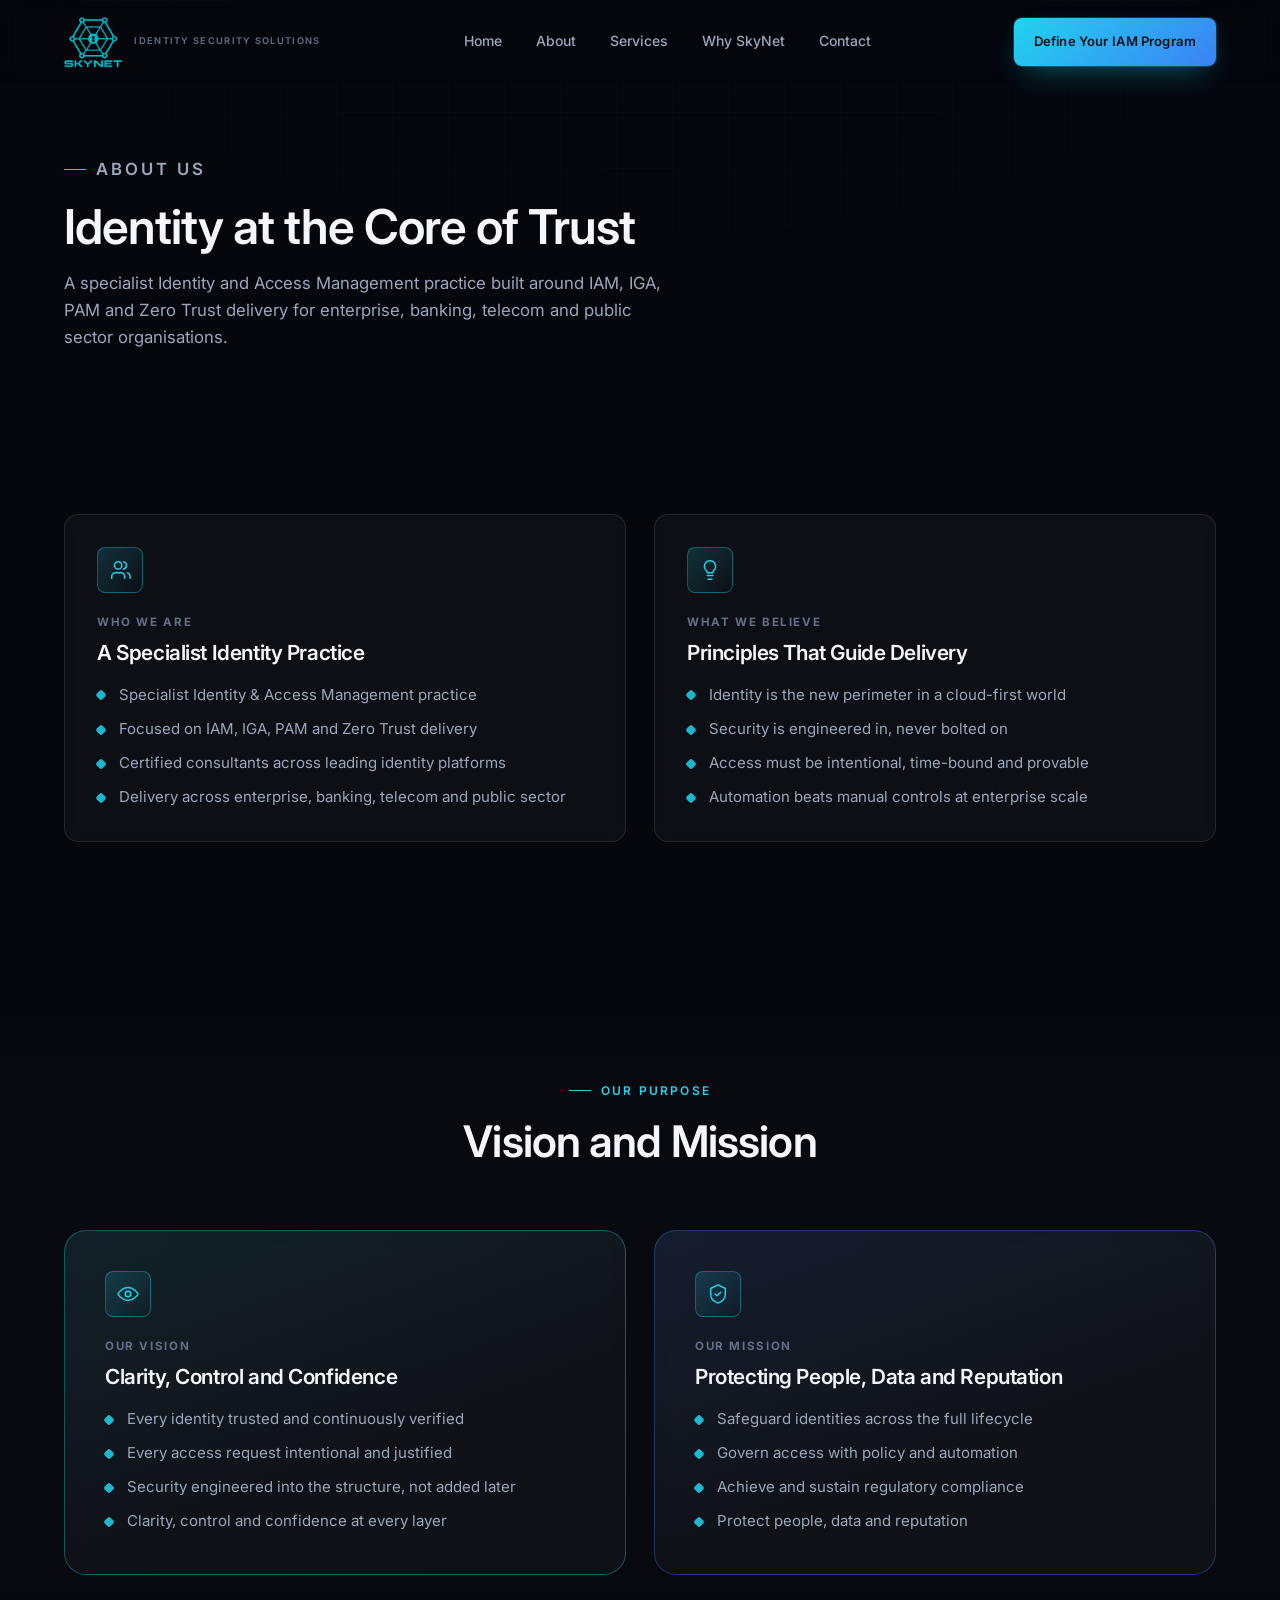
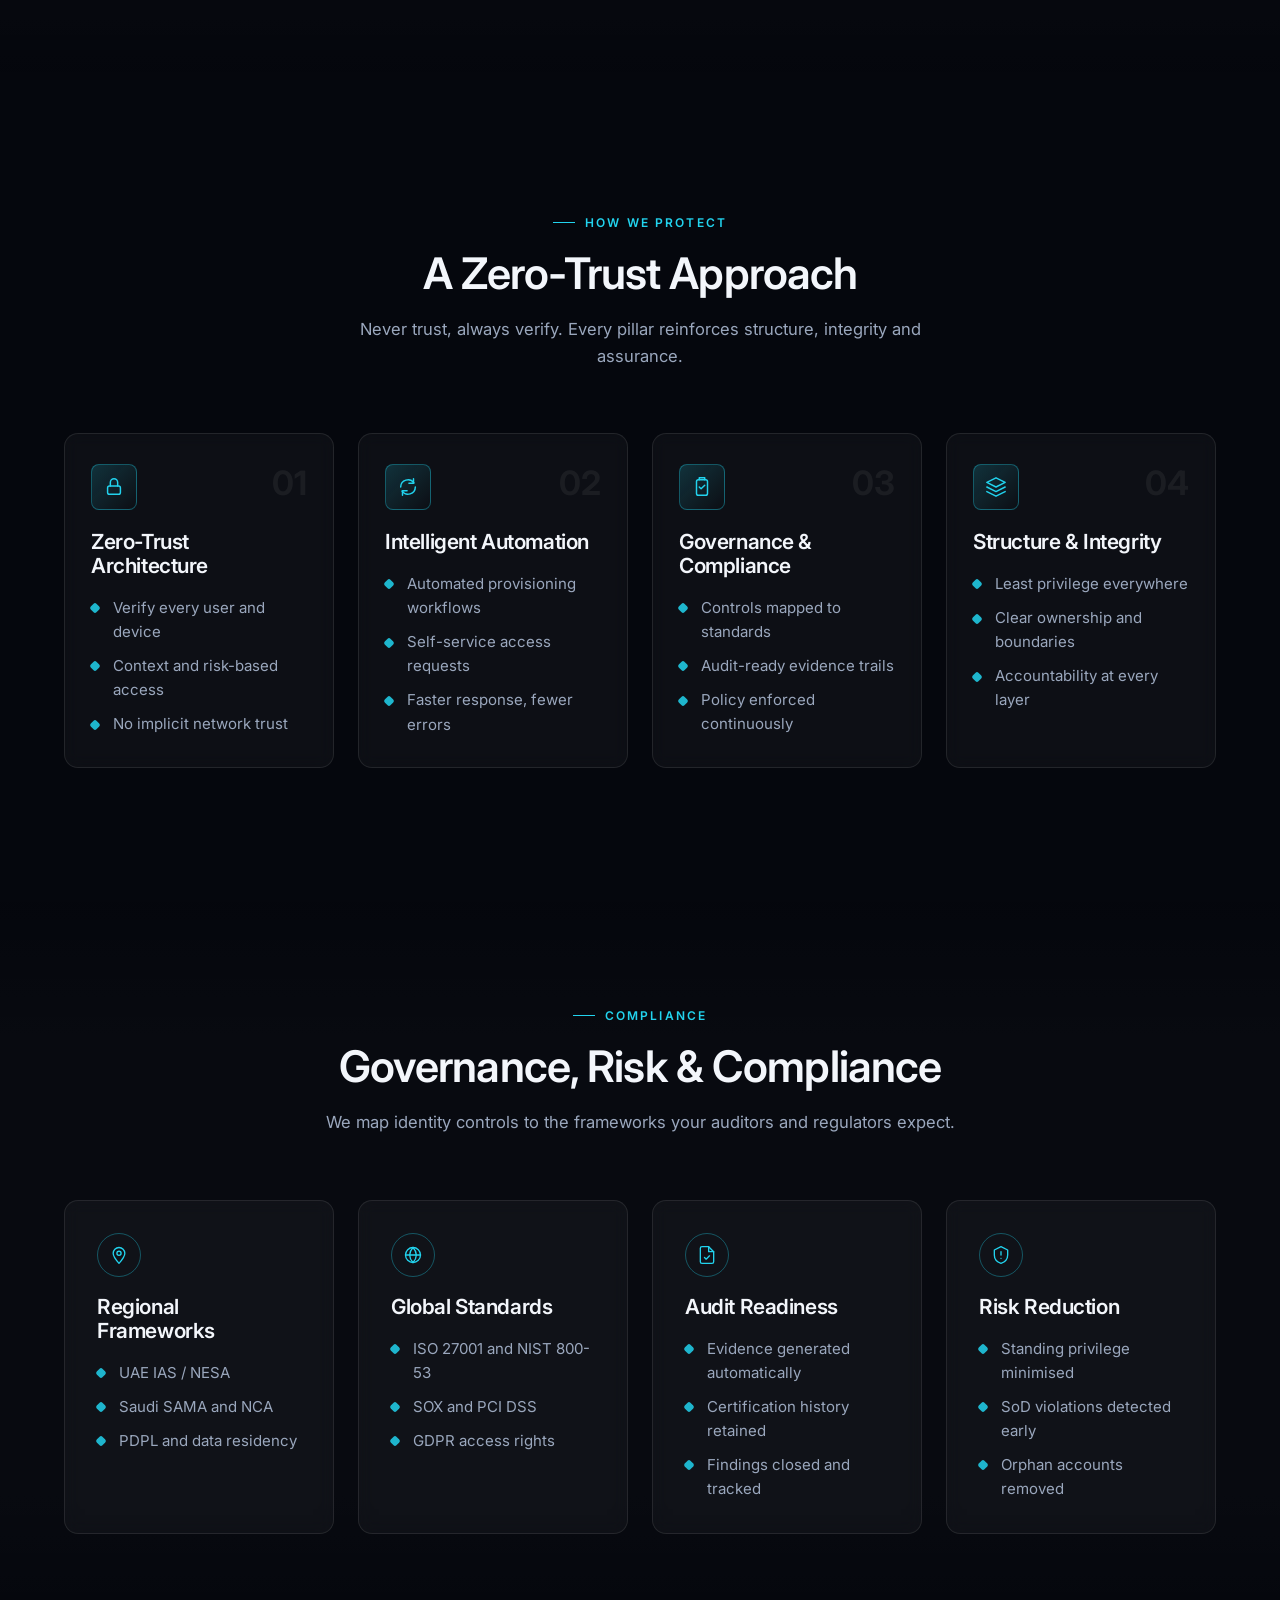
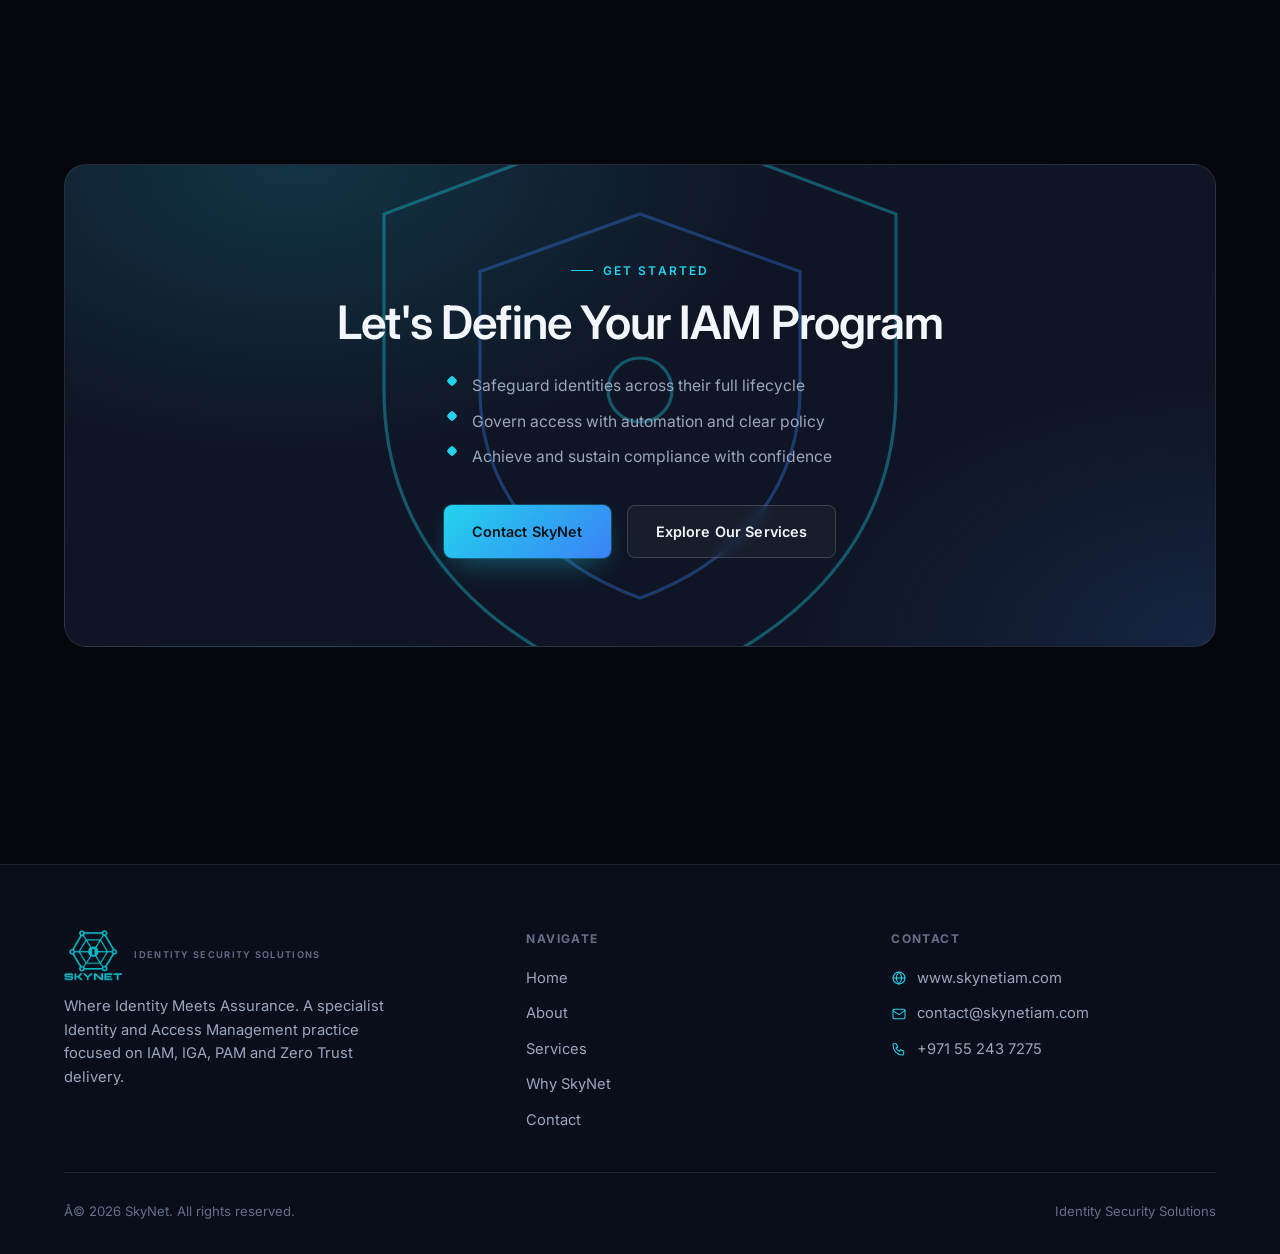
==== commit f1ba4d05: "Add files via upload" ====
--- a/about.html
+++ b/about.html
@@ -1,4 +1,4 @@
-<!doctype html>
+﻿<!doctype html>
 <html lang="en">
 <head>
 <meta charset="UTF-8">
@@ -7,11 +7,11 @@
 <meta name="description" content="SkyNet is a specialist Identity and Access Management practice focused on IAM, IGA, PAM and Zero Trust delivery across enterprise, banking, telecom and public sector.">
 <meta name="keywords" content="IAM, Identity Security, Identity and Access Management, Zero Trust, Governance, Risk, Compliance, IGA, PAM">
 <meta name="theme-color" content="#05070d">
-<link rel="canonical" href="https://www.skynetiam.com/about.html">
+<link rel="canonical" href="https://www.skynetiam.com/about">
 <meta property="og:type" content="website">
 <meta property="og:title" content="About SkyNet - Identity Security Solutions">
 <meta property="og:description" content="Identity at the core of trust: who we are, what we believe, our vision, mission, Zero Trust approach and compliance mapping.">
-<meta property="og:url" content="https://www.skynetiam.com/about.html">
+<meta property="og:url" content="https://www.skynetiam.com/about">
 <meta name="twitter:card" content="summary">
 <link rel="icon" type="image/png" href="logo.png">
 <link rel="preconnect" href="https://fonts.googleapis.com">
@@ -24,21 +24,21 @@
 
 <header class="navbar">
   <div class="container">
-    <a class="brand" href="index.html" aria-label="SkyNet home">
+    <a class="brand" href="/" aria-label="SkyNet home">
       <img src="logo.png" alt="" class="brand-logo">
       <span class="brand-sub">Identity Security Solutions</span>
     </a>
 
     <nav class="nav-links" aria-label="Primary">
-      <a href="index.html">Home</a>
-      <a href="about.html">About</a>
-      <a href="services.html">Services</a>
-      <a href="why-skynet.html">Why SkyNet</a>
-      <a href="contact.html">Contact</a>
+      <a href="/">Home</a>
+      <a href="/about">About</a>
+      <a href="/services">Services</a>
+      <a href="/why-skynet">Why SkyNet</a>
+      <a href="/contact">Contact</a>
     </nav>
 
     <div class="nav-cta">
-      <a href="contact.html" class="btn btn-primary">Define Your IAM Program</a>
+      <a href="/contact" class="btn btn-primary">Define Your IAM Program</a>
     </div>
 
     <button class="nav-toggle" aria-label="Toggle navigation menu" aria-expanded="false" aria-controls="mobile-panel">
@@ -48,12 +48,12 @@
 </header>
 
 <div class="mobile-panel" id="mobile-panel">
-  <a href="index.html">Home</a>
-  <a href="about.html">About</a>
-  <a href="services.html">Services</a>
-  <a href="why-skynet.html">Why SkyNet</a>
-  <a href="contact.html">Contact</a>
-  <a href="contact.html" class="btn btn-primary btn-block">Define Your IAM Program</a>
+  <a href="/">Home</a>
+  <a href="/about">About</a>
+  <a href="/services">Services</a>
+  <a href="/why-skynet">Why SkyNet</a>
+  <a href="/contact">Contact</a>
+  <a href="/contact" class="btn btn-primary btn-block">Define Your IAM Program</a>
 </div>
 
 <main id="main">
@@ -283,8 +283,8 @@
             <li>Achieve and sustain compliance with confidence</li>
           </ul>
           <div class="cta-actions">
-            <a href="contact.html" class="btn btn-primary">Contact SkyNet</a>
-            <a href="services.html" class="btn btn-secondary">Explore Our Services</a>
+            <a href="/contact" class="btn btn-primary">Contact SkyNet</a>
+            <a href="/services" class="btn btn-secondary">Explore Our Services</a>
           </div>
         </div>
       </div>
@@ -297,7 +297,7 @@
   <div class="container">
     <div class="footer-grid">
       <div class="footer-brand">
-        <a class="brand" href="index.html" aria-label="SkyNet home">
+        <a class="brand" href="/" aria-label="SkyNet home">
           <img src="logo.png" alt="" class="brand-logo">
           <span class="brand-sub">Identity Security Solutions</span>
         </a>
@@ -307,11 +307,11 @@
       <div>
         <p class="footer-heading">Navigate</p>
         <nav class="footer-nav" aria-label="Footer">
-          <a href="index.html">Home</a>
-          <a href="about.html">About</a>
-          <a href="services.html">Services</a>
-          <a href="why-skynet.html">Why SkyNet</a>
-          <a href="contact.html">Contact</a>
+          <a href="/">Home</a>
+          <a href="/about">About</a>
+          <a href="/services">Services</a>
+          <a href="/why-skynet">Why SkyNet</a>
+          <a href="/contact">Contact</a>
         </nav>
       </div>
 
@@ -335,7 +335,7 @@
     </div>
 
     <div class="footer-bottom">
-      <p>© <span data-year>2026</span> SkyNet. All rights reserved.</p>
+      <p>Â© <span data-year>2026</span> SkyNet. All rights reserved.</p>
       <p>Identity Security Solutions</p>
     </div>
   </div>
